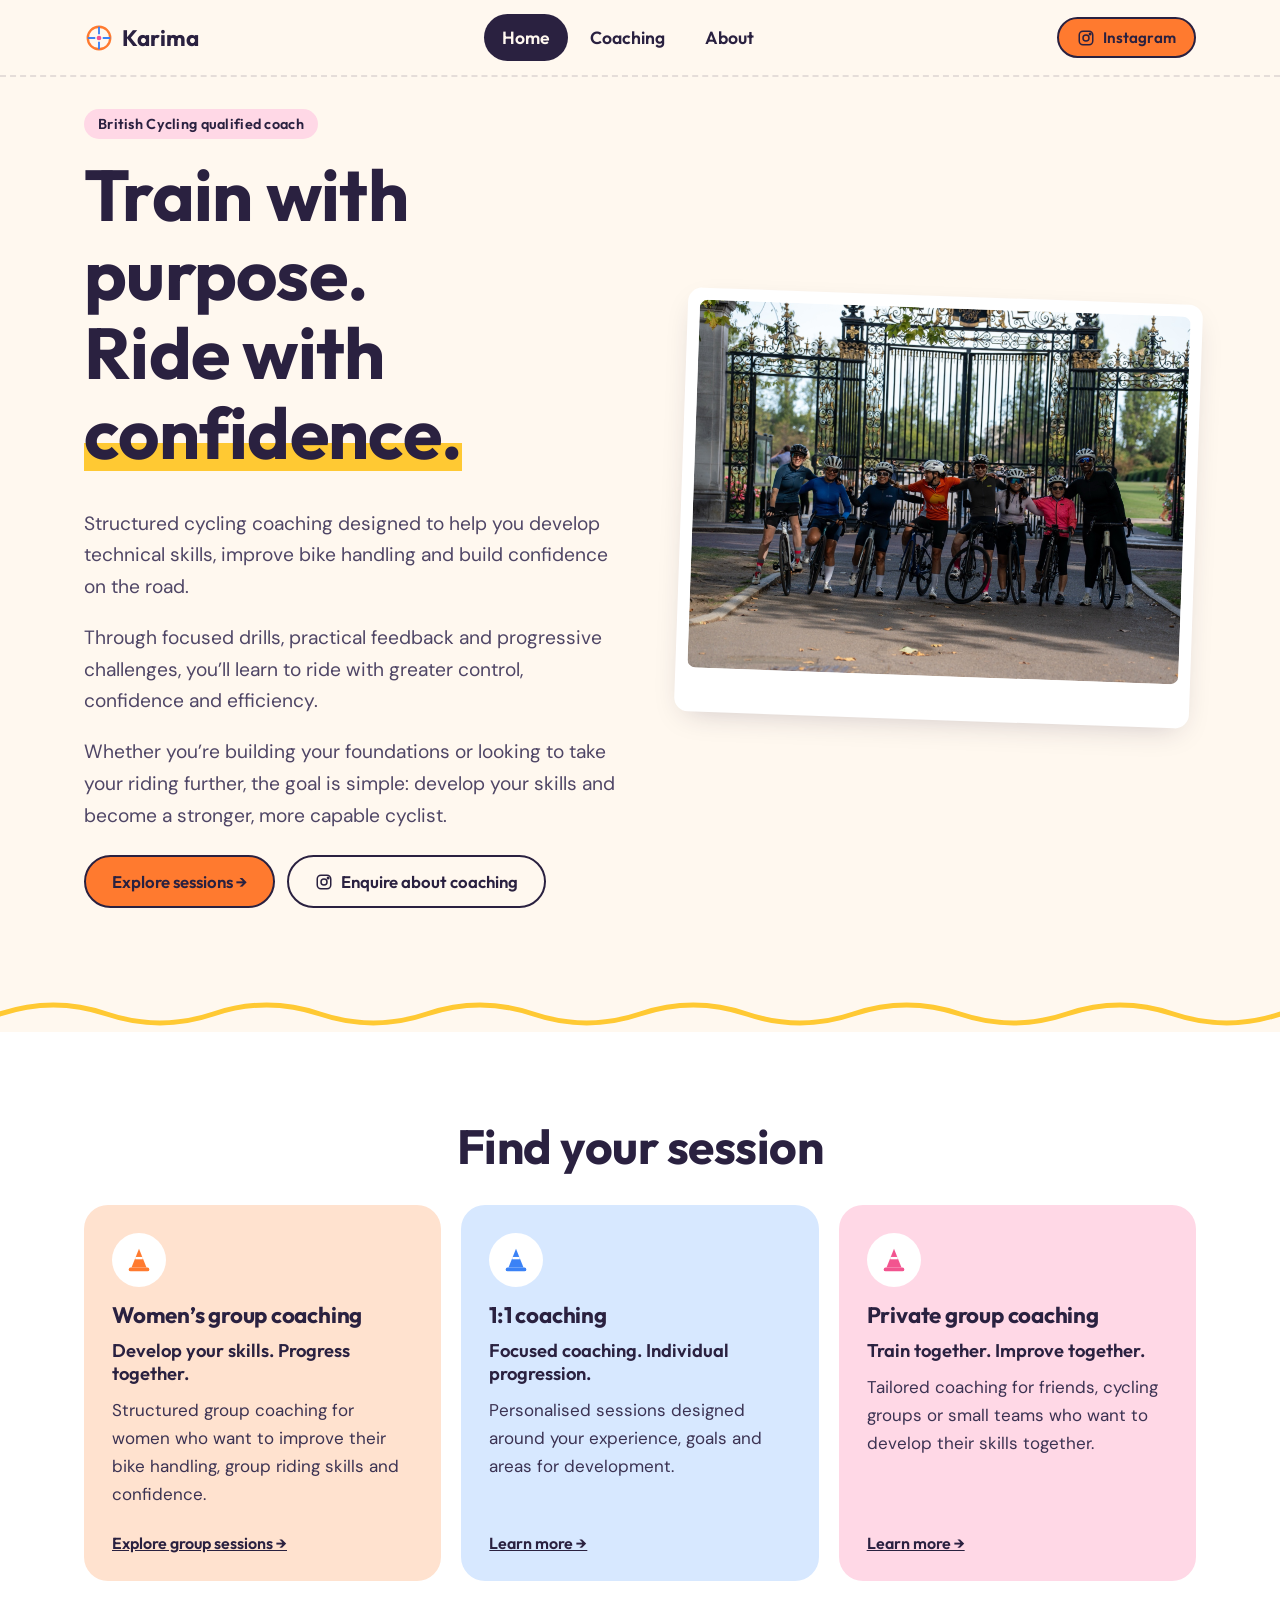
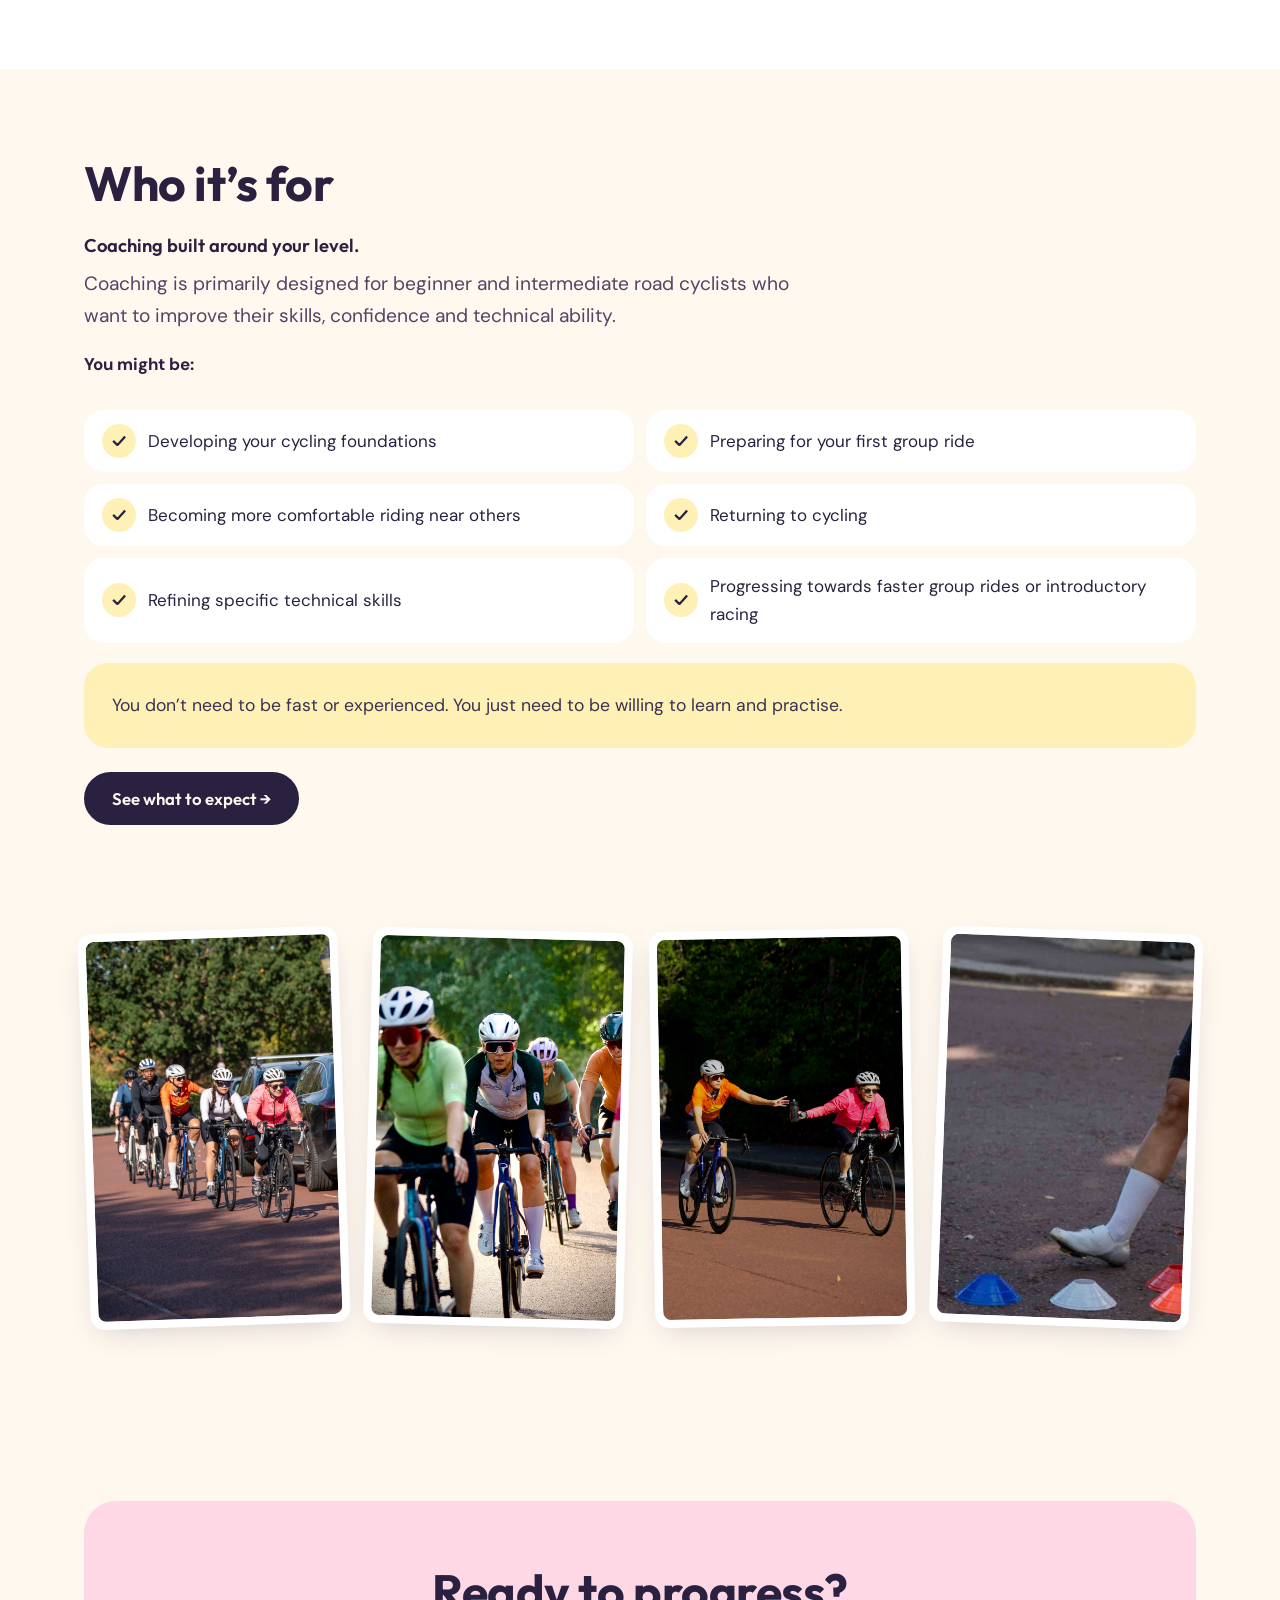
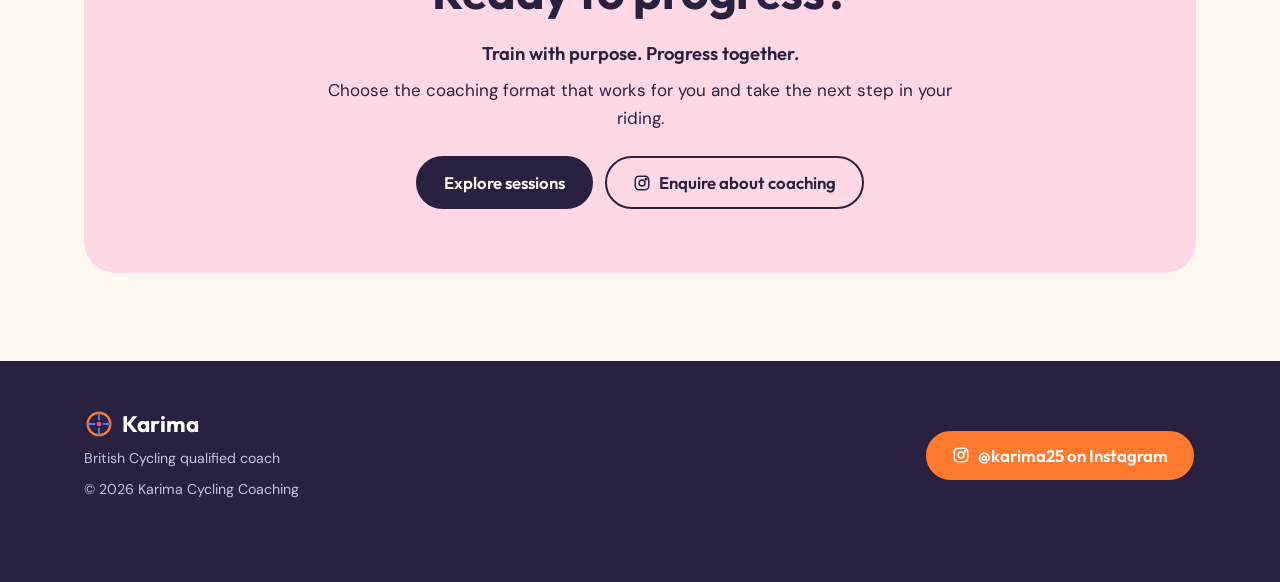
==== karima2/index.html @ fa90a1df "Add karima2: second site version with new coaching copy Same design as the main site, rebuilt with K" ====
<!doctype html>
<html lang="en-GB">
<head>
<meta charset="utf-8">
<meta name="viewport" content="width=device-width,initial-scale=1">
<title>Karima | Cycling Coaching in London</title>
<meta name="description" content="Structured cycling coaching to develop technical skills, improve bike handling and build confidence on the road.">
<link rel="preconnect" href="https://fonts.googleapis.com">
<link rel="preconnect" href="https://fonts.gstatic.com" crossorigin>
<link href="https://fonts.googleapis.com/css2?family=DM+Sans:wght@400;500;700&family=Outfit:wght@600;700&display=swap" rel="stylesheet">
<link rel="icon" href="../favicon.svg" type="image/svg+xml">
<meta property="og:type" content="website">
<meta property="og:title" content="Karima | Cycling Coaching in London">
<meta property="og:description" content="Structured cycling coaching to develop technical skills, improve bike handling and build confidence on the road.">
<meta property="og:url" content="https://gkabulski.github.io/Karima/karima2/">
<meta property="og:image" content="https://gkabulski.github.io/Karima/assets/img/group-gates-summer.jpg">
<link rel="stylesheet" href="style.css">
</head>
<body>
<a class="skip" href="#main">Skip to content</a>
<header class="site-header">
<div class="bar">
<a class="logo" href="index.html" aria-label="Karima Cycling Coaching, home"><svg viewBox="0 0 32 32" fill="none" stroke="#FF7A2F" stroke-width="2.5" aria-hidden="true"><circle cx="16" cy="16" r="12"/><circle cx="16" cy="16" r="2.5" fill="#F2548F" stroke="none"/><path d="M16 4v8M16 20v8M4 16h8M20 16h8" stroke="#3B82F6" stroke-width="2"/></svg>Karima</a>
<nav id="nav" class="nav" aria-label="Main"><a href="index.html" aria-current="page">Home</a><a href="offer.html">Coaching</a><a href="about.html">About</a></nav>
<div style="display:flex;gap:8px;align-items:center">
<a class="btn btn-orange btn-sm head-ig" href="https://www.instagram.com/karima25/" target="_blank" rel="noopener"><svg viewBox="0 0 24 24" fill="none" stroke="currentColor" stroke-width="2" aria-hidden="true"><rect x="3" y="3" width="18" height="18" rx="5"/><circle cx="12" cy="12" r="4"/><circle cx="17.5" cy="6.5" r="1" fill="currentColor"/></svg>Instagram</a>
<button class="menu-btn" aria-expanded="false" aria-controls="nav">Menu</button>
</div>
</div>
</header>
<main id="main">
<section class="hero"><div class="wrap hero-grid">
<div>
<span class="eyebrow">British Cycling qualified coach</span>
<h1>Train with purpose.<br>Ride with <em>confidence.</em></h1>
<p class="lead">Structured cycling coaching designed to help you develop technical skills, improve bike handling and build confidence on the road.</p>
<p class="lead">Through focused drills, practical feedback and progressive challenges, you&rsquo;ll learn to ride with greater control, confidence and efficiency.</p>
<p class="lead">Whether you&rsquo;re building your foundations or looking to take your riding further, the goal is simple: develop your skills and become a stronger, more capable cyclist.</p>
<div class="hero-actions"><a class="btn btn-orange" href="offer.html">Explore sessions &rarr;</a><a class="btn btn-ghost" href="https://www.instagram.com/karima25/" target="_blank" rel="noopener"><svg viewBox="0 0 24 24" fill="none" stroke="currentColor" stroke-width="2" aria-hidden="true"><rect x="3" y="3" width="18" height="18" rx="5"/><circle cx="12" cy="12" r="4"/><circle cx="17.5" cy="6.5" r="1" fill="currentColor"/></svg>Enquire about coaching</a></div>
</div>
<figure class="polaroid tilt-r hero-photo" style="margin:0">
<img src="../assets/img/group-gates-summer.jpg" alt="Nine cyclists posing together at ornate park gates in the sunshine" width="1800" height="1350">
</figure>
</div></section>
<svg class="wave" viewBox="0 0 1200 36" preserveAspectRatio="none" aria-hidden="true"><path d="M0 18 Q50 0 100 18 T200 18 T300 18 T400 18 T500 18 T600 18 T700 18 T800 18 T900 18 T1000 18 T1100 18 T1200 18" fill="none" stroke="#FFC933" stroke-width="5" stroke-linecap="round"/></svg>
<section style="background:#fff"><div class="wrap">
<div class="sec-head center"><h2>Find your session</h2></div>
<div class="grid c3">
<article class="card o"><div class="ico"><svg viewBox="0 0 32 32" aria-hidden="true"><path d="M16 4l8 20H8z" fill="#FF7A2F"/><rect x="5" y="24" width="22" height="4" rx="2" fill="#FF7A2F"/><path d="M12 14h8" stroke="#fff" stroke-width="2.5"/></svg></div><h3>Women&rsquo;s group coaching</h3><p class="tagline">Develop your skills. Progress together.</p><p>Structured group coaching for women who want to improve their bike handling, group riding skills and confidence.</p><a class="more" href="offer.html#women">Explore group sessions &rarr;</a></article>
<article class="card b"><div class="ico"><svg viewBox="0 0 32 32" aria-hidden="true"><path d="M16 4l8 20H8z" fill="#3B82F6"/><rect x="5" y="24" width="22" height="4" rx="2" fill="#3B82F6"/><path d="M12 14h8" stroke="#fff" stroke-width="2.5"/></svg></div><h3>1:1 coaching</h3><p class="tagline">Focused coaching. Individual progression.</p><p>Personalised sessions designed around your experience, goals and areas for development.</p><a class="more" href="offer.html#one-to-one">Learn more &rarr;</a></article>
<article class="card p"><div class="ico"><svg viewBox="0 0 32 32" aria-hidden="true"><path d="M16 4l8 20H8z" fill="#F2548F"/><rect x="5" y="24" width="22" height="4" rx="2" fill="#F2548F"/><path d="M12 14h8" stroke="#fff" stroke-width="2.5"/></svg></div><h3>Private group coaching</h3><p class="tagline">Train together. Improve together.</p><p>Tailored coaching for friends, cycling groups or small teams who want to develop their skills together.</p><a class="more" href="offer.html#private">Learn more &rarr;</a></article>
</div></div></section>
<section><div class="wrap">
<div class="sec-head"><h2>Who it&rsquo;s for</h2><p class="tagline">Coaching built around your level.</p><p class="lead">Coaching is primarily designed for beginner and intermediate road cyclists who want to improve their skills, confidence and technical ability.</p><p><b>You might be:</b></p></div>
<ul class="checks two"><li><span class="dot" aria-hidden="true">&#10003;</span>Developing your cycling foundations</li><li><span class="dot" aria-hidden="true">&#10003;</span>Preparing for your first group ride</li><li><span class="dot" aria-hidden="true">&#10003;</span>Becoming more comfortable riding near others</li><li><span class="dot" aria-hidden="true">&#10003;</span>Returning to cycling</li><li><span class="dot" aria-hidden="true">&#10003;</span>Refining specific technical skills</li><li><span class="dot" aria-hidden="true">&#10003;</span>Progressing towards faster group rides or introductory racing</li></ul>
<div class="card y" style="padding:28px"><p style="font-size:1.1rem;margin:0">You don&rsquo;t need to be fast or experienced. You just need to be willing to learn and practise.</p></div>
<p style="margin-top:24px"><a class="btn btn-ink" href="offer.html#who">See what to expect &rarr;</a></p>
</div></section>
<section style="padding-top:0"><div class="wrap">
<div class="strip">
<figure class="polaroid" style="margin:0"><img src="../assets/img/paceline.jpg" alt="Group riding in a paceline in the sun, Karima in orange" loading="lazy" width="900" height="1600"></figure>
<figure class="polaroid" style="margin:0"><img src="../assets/img/group-riding.jpg" alt="Women riding together in a close group" loading="lazy" width="900" height="1600"></figure>
<figure class="polaroid" style="margin:0"><img src="../assets/img/bottle-handoff.jpg" alt="Two riders passing a bottle while riding" loading="lazy" width="900" height="1600"></figure>
<figure class="polaroid" style="margin:0"><img src="../assets/img/coach-cones.jpg" alt="Karima in an orange jersey placing coloured cones on the road" loading="lazy" width="1600" height="900" style="object-position:35% center"></figure>
</div></div></section>
<section><div class="wrap"><div class="cta">
<h2>Ready to progress?</h2>
<p class="tagline">Train with purpose. Progress together.</p>
<p>Choose the coaching format that works for you and take the next step in your riding.</p>
<div class="hero-actions"><a class="btn btn-ink" href="offer.html">Explore sessions</a><a class="btn btn-ghost" href="https://www.instagram.com/karima25/" target="_blank" rel="noopener"><svg viewBox="0 0 24 24" fill="none" stroke="currentColor" stroke-width="2" aria-hidden="true"><rect x="3" y="3" width="18" height="18" rx="5"/><circle cx="12" cy="12" r="4"/><circle cx="17.5" cy="6.5" r="1" fill="currentColor"/></svg>Enquire about coaching</a></div>
</div></div></section>
</main>
<footer class="site-footer">
<div class="wrap foot">
<div><a class="logo" href="index.html"><svg viewBox="0 0 32 32" fill="none" stroke="#FF7A2F" stroke-width="2.5" aria-hidden="true"><circle cx="16" cy="16" r="12"/><circle cx="16" cy="16" r="2.5" fill="#F2548F" stroke="none"/><path d="M16 4v8M16 20v8M4 16h8M20 16h8" stroke="#3B82F6" stroke-width="2"/></svg>Karima</a><small>British Cycling qualified coach</small><small>&copy; 2026 Karima Cycling Coaching</small></div>
<a class="btn btn-orange" href="https://www.instagram.com/karima25/" target="_blank" rel="noopener"><svg viewBox="0 0 24 24" fill="none" stroke="currentColor" stroke-width="2" aria-hidden="true"><rect x="3" y="3" width="18" height="18" rx="5"/><circle cx="12" cy="12" r="4"/><circle cx="17.5" cy="6.5" r="1" fill="currentColor"/></svg>@karima25 on Instagram</a>
</div>
</footer>
<script src="script.js"></script>
</body>
</html>
---- karima2/style.css ----
:root{
  --cream:#FFF8EF; --white:#fff; --ink:#2A2140; --ink-soft:#4F4666;
  --orange:#FF7A2F; --orange-t:#FFE2CF; --pink:#F2548F; --pink-t:#FFD8E6;
  --blue:#3B82F6; --blue-t:#D7E8FF; --yellow:#FFC933; --yellow-t:#FFF0B5;
  --r:24px; --shadow:0 10px 30px -12px rgba(42,33,64,.25);
  --head:'Outfit',system-ui,sans-serif; --body:'DM Sans',system-ui,sans-serif;
}
*{box-sizing:border-box}
html{scroll-behavior:smooth}
body{margin:0;background:var(--cream);color:var(--ink);font:400 1.0625rem/1.65 var(--body);-webkit-font-smoothing:antialiased}
img{max-width:100%;height:auto;display:block}
h1,h2,h3{font-family:var(--head);line-height:1.1;margin:0 0 .5em;font-weight:700;letter-spacing:-.01em}
h1{font-size:clamp(2.4rem,7vw,4.5rem)}
h2{font-size:clamp(1.9rem,4.5vw,3rem)}
h3{font-size:1.4rem}
p{margin:0 0 1em}
a{color:inherit}
:focus-visible{outline:3px solid var(--ink);outline-offset:3px;border-radius:8px}
.wrap{width:100%;max-width:1160px;margin:0 auto;padding:0 16px}
.skip{position:absolute;left:-999px}.skip:focus{left:16px;top:8px;background:#fff;padding:8px 14px;border-radius:99px;z-index:99}

/* header */
.site-header{position:sticky;top:0;z-index:50;background:rgba(255,248,239,.92);backdrop-filter:blur(8px);border-bottom:2px dashed rgba(42,33,64,.12)}
.bar{display:flex;align-items:center;justify-content:space-between;gap:12px;padding:12px 16px;max-width:1160px;margin:0 auto}
.logo{font:700 1.4rem var(--head);text-decoration:none;display:flex;align-items:center;gap:8px}
.logo svg{width:30px;height:30px}
.nav{display:none;position:absolute;top:100%;left:0;right:0;background:var(--cream);padding:12px 16px 20px;flex-direction:column;gap:6px;border-bottom:2px dashed rgba(42,33,64,.12)}
.nav.open{display:flex}
.nav a{font:600 1.1rem var(--head);text-decoration:none;padding:12px 18px;border-radius:99px}
.nav a:hover{background:var(--yellow-t)}
.nav a[aria-current="page"]{background:var(--ink);color:var(--cream)}
.menu-btn{border:0;background:var(--yellow-t);color:var(--ink);font:600 .95rem var(--head);padding:10px 16px;border-radius:99px;cursor:pointer}
.head-ig{display:none}
@media(min-width:820px){
  .menu-btn{display:none}
  .nav{display:flex;position:static;flex-direction:row;padding:0;border:0;background:none;gap:4px}
  .head-ig{display:inline-flex}
  .bar{padding:14px 24px}
}

/* buttons */
.btn{display:inline-flex;align-items:center;gap:8px;border-radius:99px;padding:14px 26px;font:600 1.05rem var(--head);text-decoration:none;border:2px solid var(--ink);transition:transform .15s,box-shadow .15s;cursor:pointer}
.btn:hover{transform:translateY(-2px);box-shadow:0 6px 0 -1px var(--ink)}
.btn-orange{background:var(--orange);color:var(--ink)}
.btn-ink{background:var(--ink);color:var(--cream)}
.btn-ghost{background:transparent;color:var(--ink)}
.btn-sm{padding:9px 18px;font-size:.95rem}
.btn svg{width:18px;height:18px}

/* sections */
section{padding:56px 0}
@media(min-width:820px){section{padding:88px 0}.wrap{padding:0 24px}}
.eyebrow{display:inline-block;font:600 .9rem var(--head);background:var(--pink-t);padding:6px 14px;border-radius:99px;margin-bottom:16px;letter-spacing:.02em}
.lead{font-size:1.2rem;color:var(--ink-soft);max-width:60ch}
.wave{display:block;width:100%;height:36px;margin:0}
.center{text-align:center}.center .lead{margin-inline:auto}

/* hero */
.hero{padding-top:32px}
.hero-grid{display:grid;gap:36px;align-items:center}
.hero h1 em{font-style:normal;color:var(--ink);background:linear-gradient(transparent 62%,var(--yellow) 62%,var(--yellow) 92%,transparent 92%)}
.hero-actions{display:flex;flex-wrap:wrap;gap:12px;margin-top:24px}
.polaroid{background:#fff;padding:12px 12px 44px;border-radius:14px;box-shadow:var(--shadow);position:relative}
.polaroid img{width:100%;border-radius:8px;object-fit:cover}
.polaroid figcaption{position:absolute;bottom:10px;left:0;right:0;text-align:center;font:600 .95rem var(--head);color:var(--ink-soft)}
.tilt-l{transform:rotate(-2.5deg)}.tilt-r{transform:rotate(2deg)}
.hero-photo{position:relative}
.hero-photo img{aspect-ratio:4/3}
.sticker{position:absolute;right:-6px;top:-18px;background:var(--yellow);color:var(--ink);border-radius:50%;width:104px;height:104px;display:grid;place-items:center;text-align:center;font:700 .9rem/1.1 var(--head);transform:rotate(10deg);box-shadow:var(--shadow);border:2px solid var(--ink)}
@media(min-width:900px){.hero-grid{grid-template-columns:1.05fr 1fr;gap:56px}.sticker{width:124px;height:124px;font-size:1.05rem;right:-20px}}

/* cards */
.grid{display:grid;gap:20px}
@media(min-width:760px){.grid.c3{grid-template-columns:repeat(3,1fr)}.grid.c2{grid-template-columns:repeat(2,1fr)}}
.card{border-radius:var(--r);padding:28px;position:relative;display:flex;flex-direction:column}
.card.o{background:var(--orange-t)}.card.p{background:var(--pink-t)}.card.b{background:var(--blue-t)}.card.y{background:var(--yellow-t)}
.card .ico{width:54px;height:54px;border-radius:50%;background:#fff;display:grid;place-items:center;margin-bottom:16px}
.card .ico svg{width:30px;height:30px}
.card p{color:var(--ink-soft);color:#3b3252}
.card .more{margin-top:auto;font:600 1rem var(--head);padding-top:8px}
.tag{display:inline-block;background:#fff;border-radius:99px;padding:4px 12px;font:600 .85rem var(--head);margin:0 6px 6px 0}

/* callout */
.next{background:var(--ink);color:var(--cream);border-radius:32px;padding:32px 24px;display:grid;gap:28px;position:relative;overflow:hidden}
.next h2{color:#fff}
.next p{color:#E8E2F4}
.next .eyebrow{background:var(--yellow);color:var(--ink)}
.date-blob{background:var(--orange);color:var(--ink);border-radius:28px;padding:22px;text-align:center;font-family:var(--head);transform:rotate(-3deg);justify-self:start}
.date-blob b{display:block;font-size:3.6rem;line-height:1}
.date-blob span{font-weight:600;font-size:1.1rem;display:block}
.facts{list-style:none;padding:0;margin:0 0 20px;display:flex;flex-wrap:wrap;gap:8px}
.facts li{background:rgba(255,255,255,.12);border-radius:99px;padding:6px 14px;font-size:.95rem}
@media(min-width:820px){.next{grid-template-columns:auto 1fr;padding:48px;gap:48px;align-items:center}.date-blob{padding:32px 40px}}

/* gallery */
.strip{display:grid;grid-template-columns:repeat(2,1fr);gap:16px}
.strip .polaroid{padding:8px 8px 8px}
.strip img{aspect-ratio:9/14}
@media(min-width:760px){.strip{grid-template-columns:repeat(4,1fr);gap:24px}.strip .polaroid:nth-child(even){margin-top:28px}}
.strip .polaroid:nth-child(1){transform:rotate(-2deg)}.strip .polaroid:nth-child(2){transform:rotate(1.5deg)}.strip .polaroid:nth-child(3){transform:rotate(-1deg)}.strip .polaroid:nth-child(4){transform:rotate(2.2deg)}

/* cta */
.cta{background:var(--pink-t);border-radius:32px;padding:40px 24px;text-align:center;position:relative;overflow:hidden}
.cta p{max-width:52ch;margin-inline:auto}
@media(min-width:820px){.cta{padding:64px}}

/* split */
.split{display:grid;gap:36px;align-items:center}
@media(min-width:860px){.split{grid-template-columns:1fr 1fr;gap:64px}.split.rev .split-media{order:2}}
.frame{border-radius:28px;overflow:hidden;border:6px solid #fff;box-shadow:var(--shadow)}
.frame img{width:100%;object-fit:cover}
.blob{border-radius:60% 40% 55% 45%/50% 55% 45% 50%}

/* offer */
.session{display:grid;gap:24px;border-radius:32px;padding:20px;margin-bottom:28px;align-items:center}
.session.o{background:var(--orange-t)}.session.p{background:var(--pink-t)}.session.b{background:var(--blue-t)}.session.y{background:var(--yellow-t)}
.session .num{font:700 .95rem var(--head);background:var(--ink);color:#fff;border-radius:99px;padding:4px 14px;display:inline-block;margin-bottom:12px}
.session .frame{border-width:5px}
.session .frame img{aspect-ratio:16/10}
.session .frame.port img{aspect-ratio:4/3;object-position:center 40%}
.session ul{padding-left:1.1rem;margin:0 0 16px}
.session li{margin-bottom:4px}
.session .body{padding:4px 8px 12px}
@media(min-width:860px){.session{grid-template-columns:5fr 6fr;padding:28px;gap:40px}.session:nth-of-type(even) .frame{order:2}.session .body{padding:8px 16px}}
.checks{list-style:none;padding:0;margin:0;display:grid;gap:12px}
.checks li{display:flex;gap:12px;background:#fff;border-radius:20px;padding:14px 18px;align-items:center}
.checks .dot{flex:none;width:34px;height:34px;border-radius:50%;display:grid;place-items:center;font-weight:700;font-family:var(--head)}
details{background:#fff;border-radius:20px;padding:4px 22px;margin-bottom:12px;border:2px solid transparent}
details[open]{border-color:var(--orange)}
summary{cursor:pointer;font:600 1.15rem var(--head);padding:16px 0;list-style:none;display:flex;justify-content:space-between;gap:12px;align-items:center}
summary::-webkit-details-marker{display:none}
summary::after{content:"+";flex:none;width:32px;height:32px;border-radius:50%;background:var(--yellow);display:grid;place-items:center;font-size:1.3rem}
details[open] summary::after{content:"\2212"}
details p{color:var(--ink-soft)}

/* about */
.values{counter-reset:v}
.values .card::before{counter-increment:v;content:counter(v);width:44px;height:44px;border-radius:50%;background:var(--ink);color:#fff;font:700 1.2rem var(--head);display:grid;place-items:center;margin-bottom:14px}
.page-hero{padding:48px 0 24px}
.fun-pair{display:grid;gap:24px}
@media(min-width:760px){.fun-pair{grid-template-columns:1.4fr 1fr;align-items:center}}

/* footer */
.site-footer{background:var(--ink);color:#E8E2F4;padding:48px 0 80px}
.foot{display:grid;gap:20px}
.site-footer a{color:#fff}
.site-footer .logo{color:#fff}
@media(min-width:760px){.foot{grid-template-columns:1fr auto;align-items:center}}
.site-footer small{display:block;margin-top:8px;color:#C9C1DC}

/* label */
@media(prefers-reduced-motion:reduce){*{transition:none!important;scroll-behavior:auto!important}}

/* v2 additions */
.sec-head{margin-bottom:32px;max-width:62ch}
.sec-head.center{margin-inline:auto}
.sec-num{display:inline-block;font:700 .95rem var(--head);background:var(--ink);color:#fff;border-radius:99px;padding:4px 14px;margin-bottom:14px;letter-spacing:.04em}
.tagline{font:600 1.15rem var(--head);margin:0 0 .6em;color:var(--ink)}
.card .tagline{color:var(--ink)}
.ticks{list-style:none;padding:0;margin:0 0 16px;display:grid;gap:8px}
.ticks li{position:relative;padding-left:32px}
.ticks li::before{content:"\2713";position:absolute;left:0;top:2px;width:22px;height:22px;border-radius:50%;background:#fff;color:var(--ink);font:700 .8rem/22px var(--head);text-align:center}
.card .ticks{color:#3b3252}
.note{background:#fff;border-radius:var(--r);padding:24px 28px;margin-top:24px;box-shadow:var(--shadow)}
.note p:last-child{margin:0}
.note p{color:var(--ink-soft)}
.note .strong{font:600 1.15rem var(--head);color:var(--ink)}
.steps{list-style:none;padding:0;margin:0;display:grid;gap:20px;counter-reset:s;position:relative}
.steps>li{position:relative;border-radius:var(--r);padding:26px 24px 26px 24px;margin-left:28px}
.steps>li::before{counter-increment:s;content:counter(s);position:absolute;left:-28px;top:22px;width:44px;height:44px;border-radius:50%;background:var(--ink);color:#fff;font:700 1.2rem/44px var(--head);text-align:center;z-index:1;box-shadow:0 0 0 5px var(--cream)}
.steps::before{content:"";position:absolute;left:-7px;top:30px;bottom:30px;border-left:3px dashed rgba(42,33,64,.3)}
.steps>li.o{background:var(--orange-t)}.steps>li.b{background:var(--blue-t)}.steps>li.p{background:var(--pink-t)}
.steps .step-label{display:block;font:700 .85rem var(--head);letter-spacing:.06em;margin-bottom:6px}
.steps p,.steps li li{color:#3b3252}
.elements{list-style:none;padding:0;margin:0 0 16px;display:grid;gap:10px}
.elements li{background:#fff;border-radius:16px;padding:12px 16px}
.elements b{font-family:var(--head)}
.details-grid{display:grid;gap:20px}
@media(min-width:760px){.details-grid{grid-template-columns:repeat(3,1fr)}.steps{margin-left:12px}}
.checks.two{margin:20px 0}
@media(min-width:760px){.checks.two{grid-template-columns:repeat(2,1fr)}}
.checks .dot{background:var(--yellow-t)}
.small-portrait{width:100%;max-width:300px;border-radius:24px;border:5px solid #fff;box-shadow:var(--shadow);aspect-ratio:436/489;object-fit:cover}
.cta .hero-actions{justify-content:center}
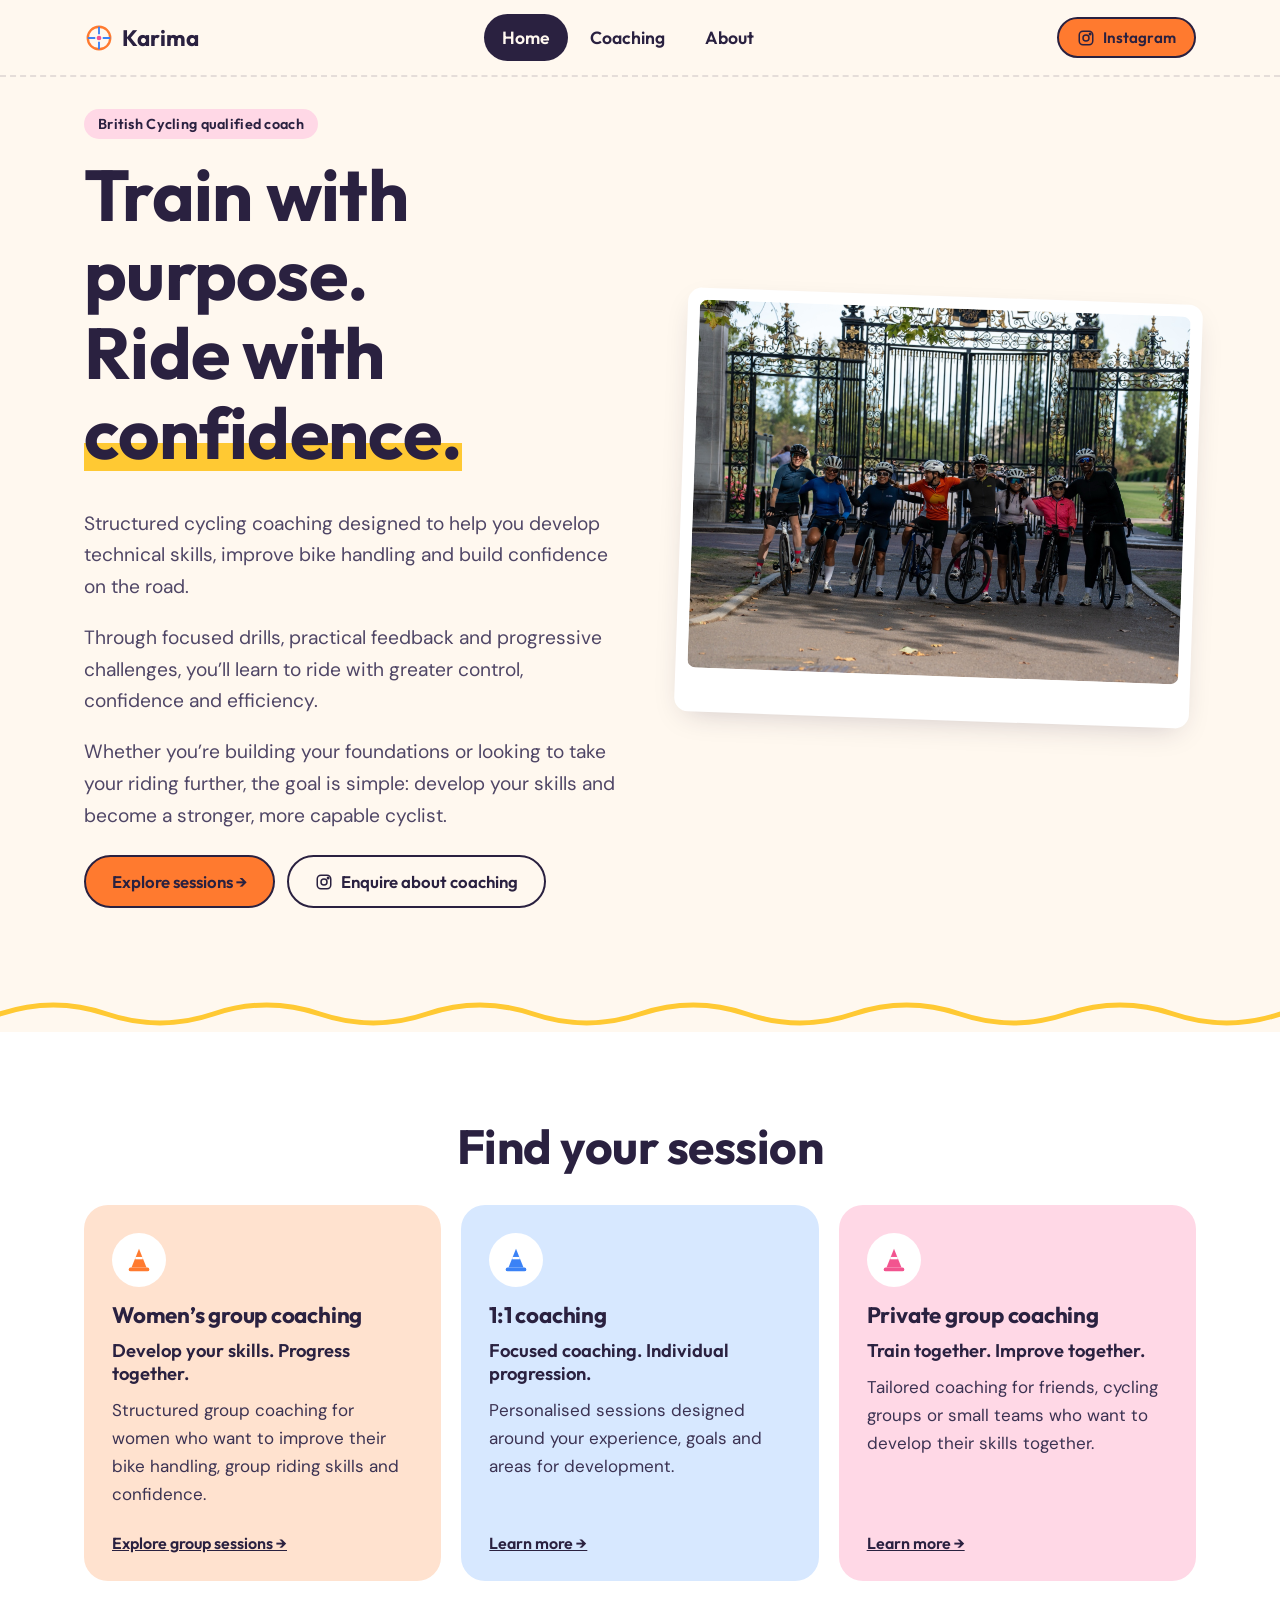
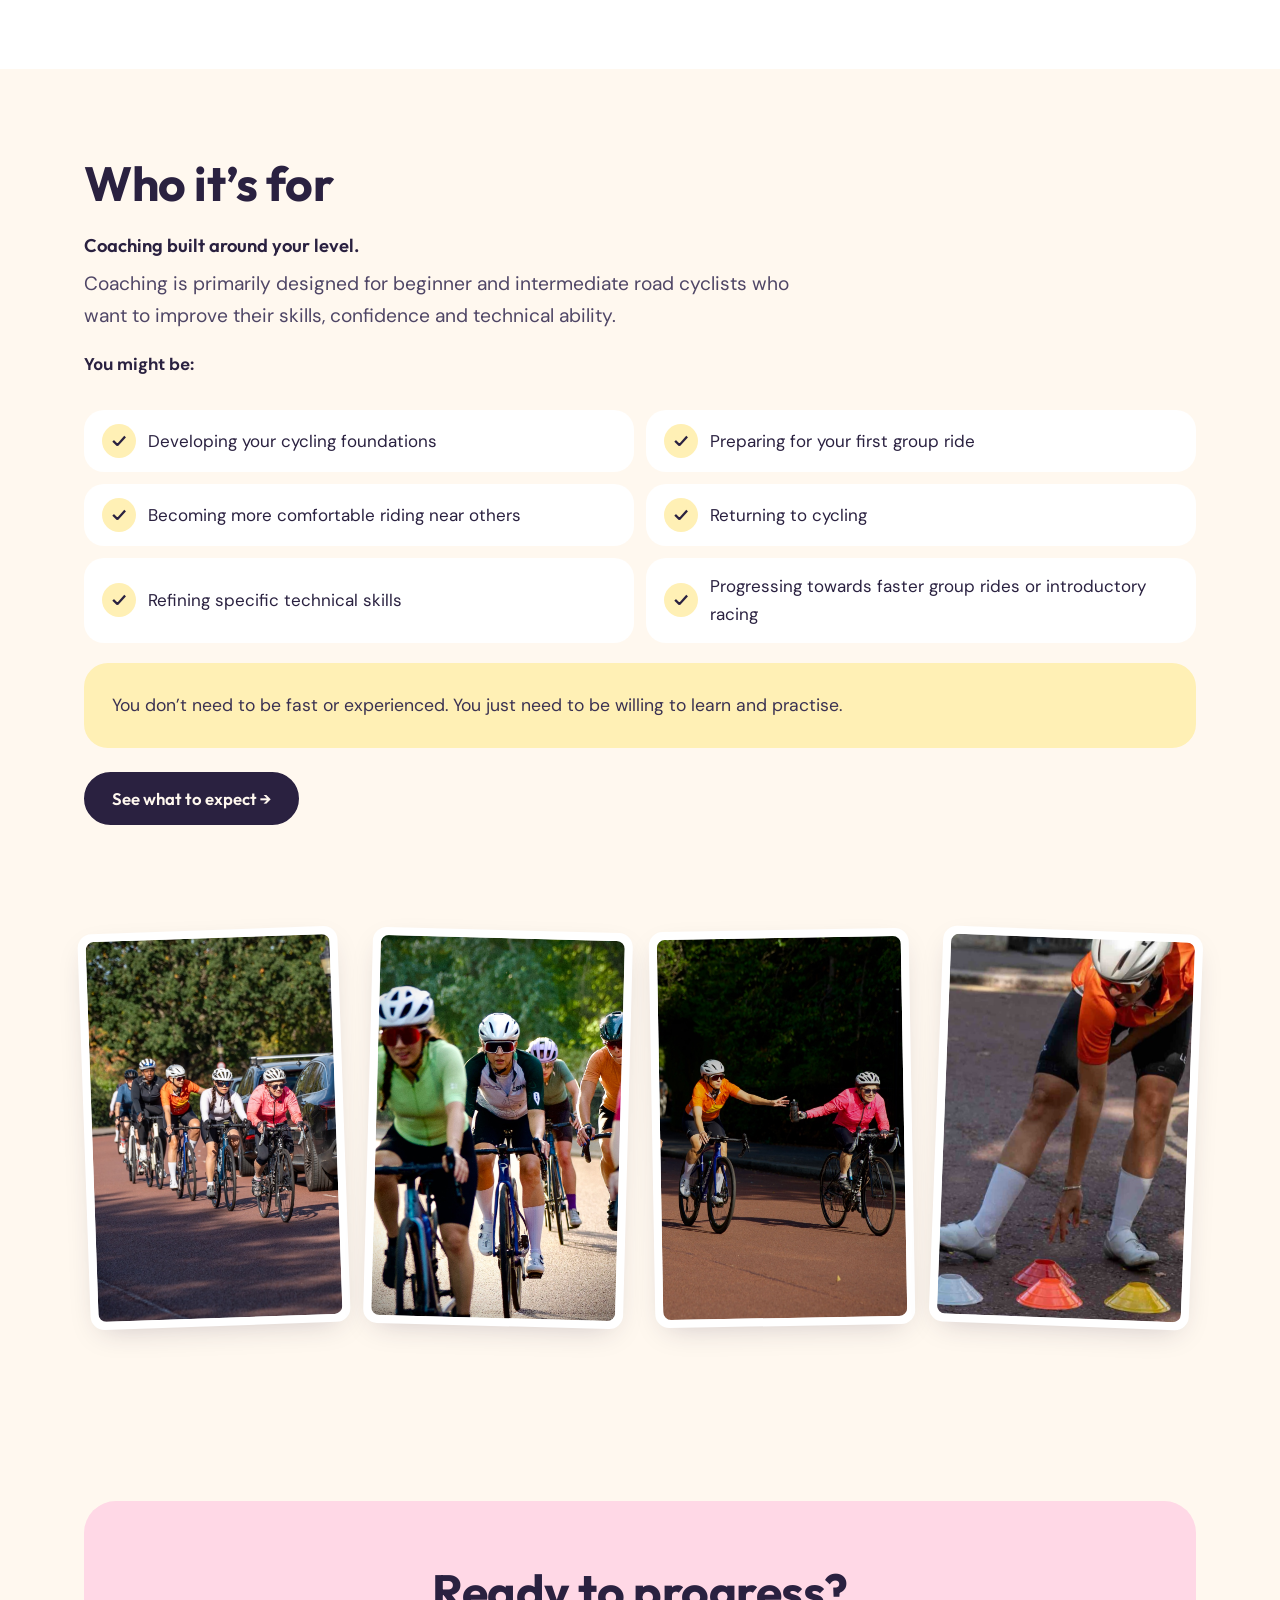
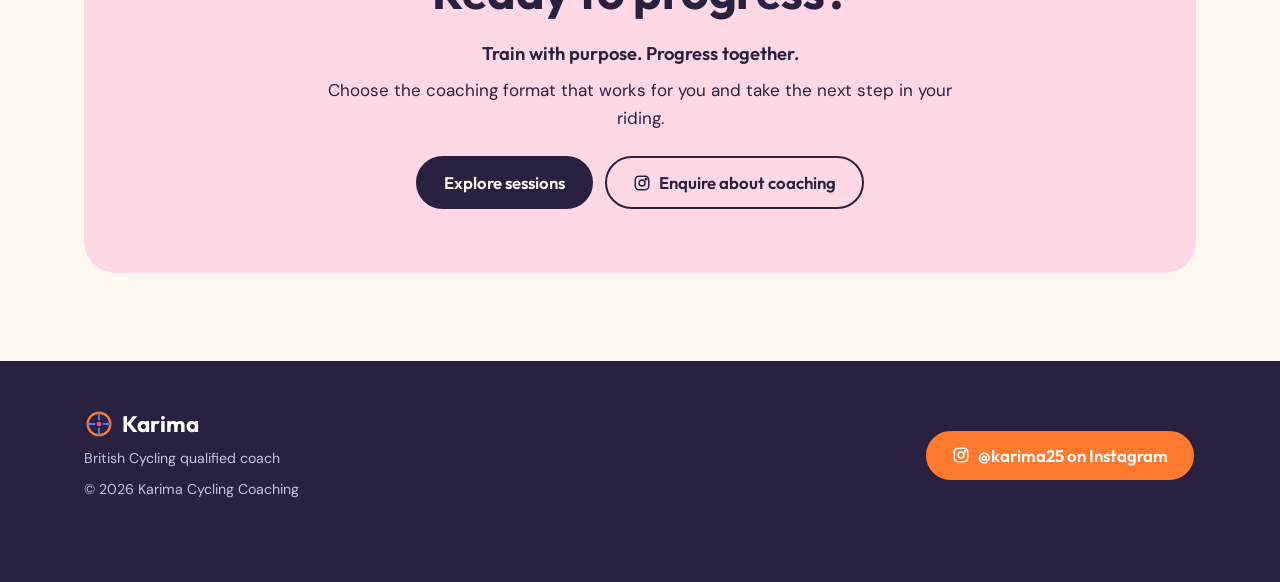
==== commit ca0b0a15: "karima2: recentre cones photo on Karima in home photo strip Co-Authored-By: Claude Opus 5.5 (1M cont" ====
--- a/karima2/index.html
+++ b/karima2/index.html
@@ -61,7 +61,7 @@
 <figure class="polaroid" style="margin:0"><img src="../assets/img/paceline.jpg" alt="Group riding in a paceline in the sun, Karima in orange" loading="lazy" width="900" height="1600"></figure>
 <figure class="polaroid" style="margin:0"><img src="../assets/img/group-riding.jpg" alt="Women riding together in a close group" loading="lazy" width="900" height="1600"></figure>
 <figure class="polaroid" style="margin:0"><img src="../assets/img/bottle-handoff.jpg" alt="Two riders passing a bottle while riding" loading="lazy" width="900" height="1600"></figure>
-<figure class="polaroid" style="margin:0"><img src="../assets/img/coach-cones.jpg" alt="Karima in an orange jersey placing coloured cones on the road" loading="lazy" width="1600" height="900" style="object-position:35% center"></figure>
+<figure class="polaroid" style="margin:0"><img src="../assets/img/coach-cones.jpg" alt="Karima in an orange jersey placing coloured cones on the road" loading="lazy" width="1600" height="900" style="object-position:66% center"></figure>
 </div></div></section>
 <section><div class="wrap"><div class="cta">
 <h2>Ready to progress?</h2>
